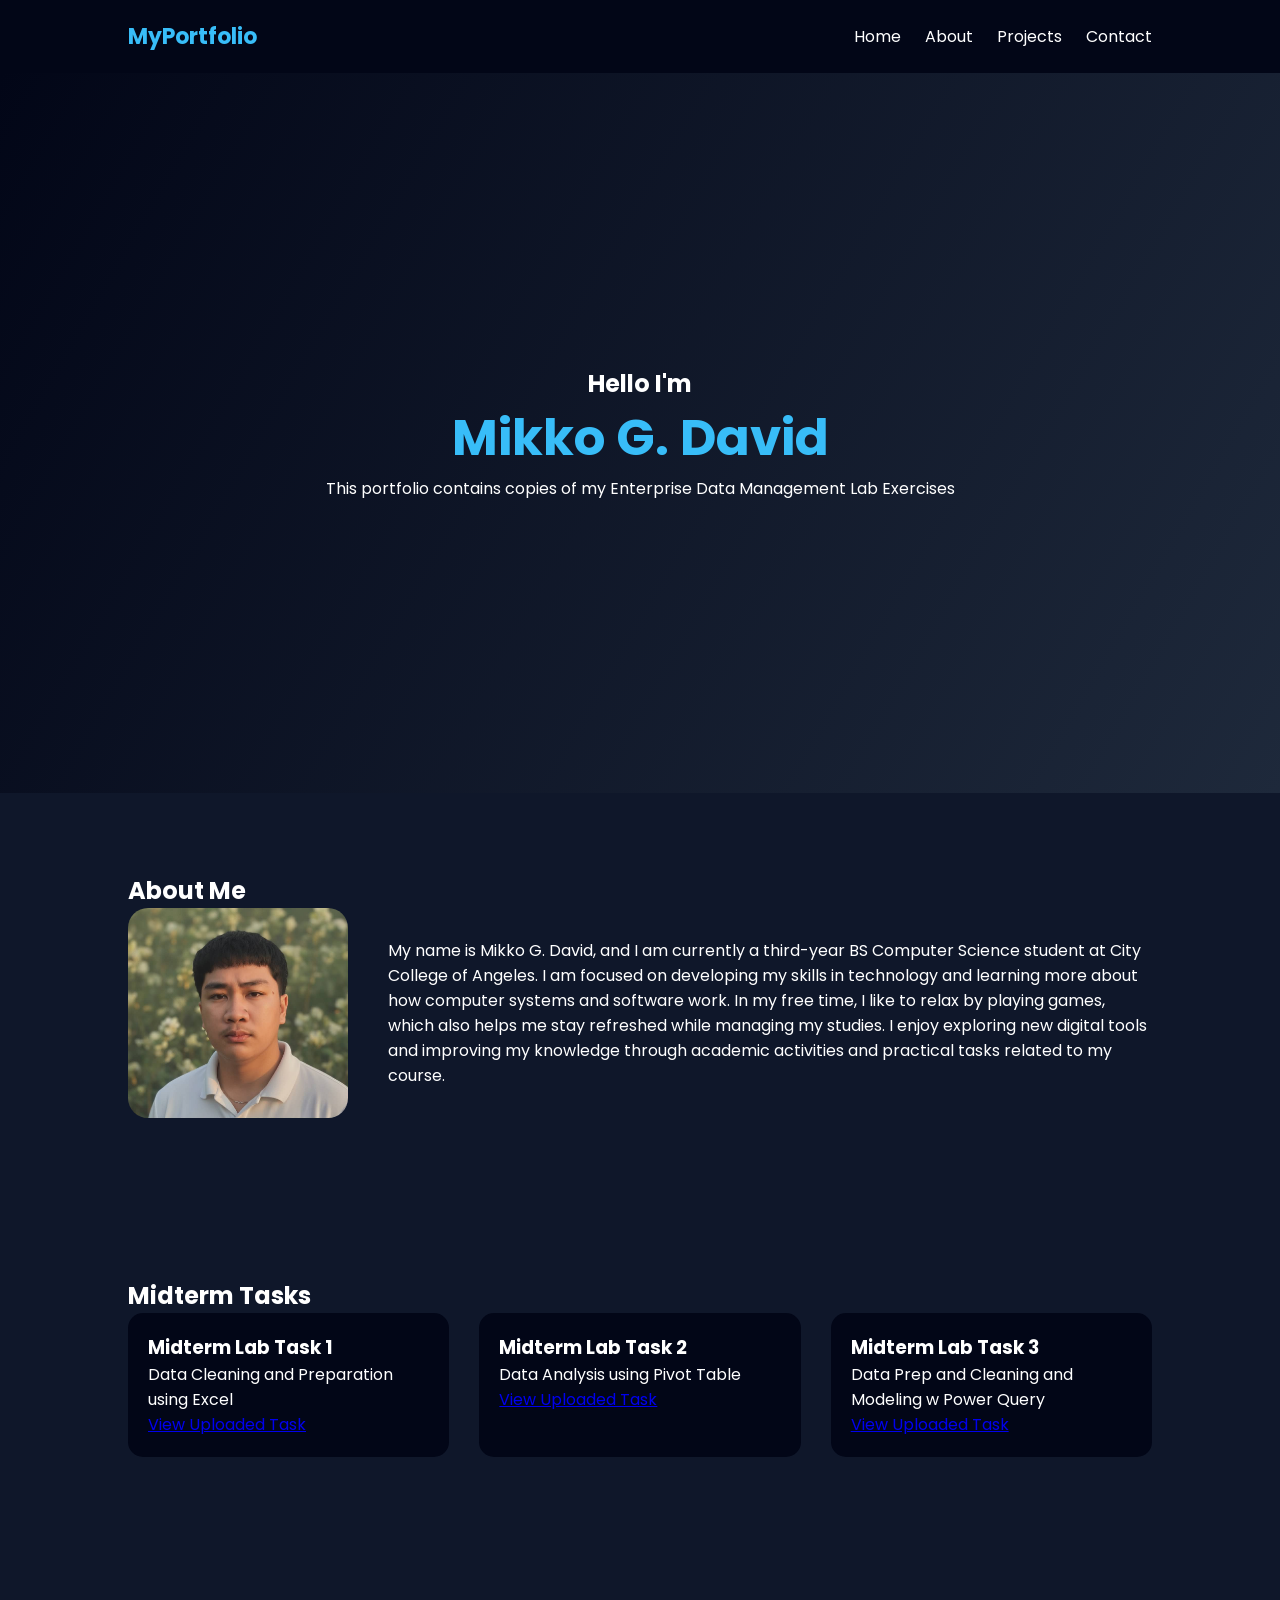
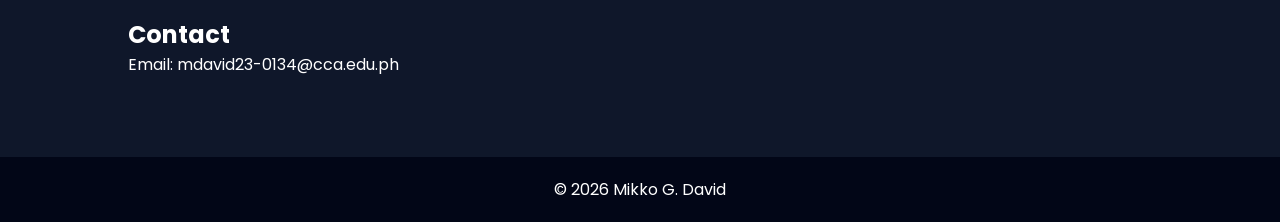
==== index.html @ 38890455 "Add files via upload" ====
<!DOCTYPE html>
<html lang="en">
<head>

<meta charset="UTF-8">
<meta name="viewport" content="width=device-width, initial-scale=1.0">

<title>Portfolio - Mikko</title>

<link rel="stylesheet" href="style.css">

<link href="https://fonts.googleapis.com/css2?family=Poppins:wght@300;500;700&display=swap" rel="stylesheet">

</head>

<body>


<!-- NAVBAR -->

<header>

<div class="logo">MyPortfolio</div>

<nav>

<a href="#home">Home</a>
<a href="#about">About</a>
<a href="#projects">Projects</a>
<a href="#contact">Contact</a>

</nav>

</header>



<!-- HERO -->

<section id="home" class="hero">

<div class="hero-text">

<h1>Hello I'm</h1>

<h2>Mikko G. David</h2>

<p>
This portfolio contains copies of my Enterprise Data Management Lab Exercises
</p>

</div>

</section>



<!-- ABOUT -->

<section id="about">

<h2>About Me</h2>

<div class="about-box">

<img src="Profile.jpg">

<p>

My name is Mikko G. David, and I am currently a third-year BS Computer Science student at City College

of Angeles. I am focused on developing my skills in technology and learning more about how computer

systems and software work. In my free time, I like to relax by playing games, which also helps me stay

refreshed while managing my studies. I enjoy exploring new digital tools and improving my knowledge

through academic activities and practical tasks related to my course.

</p>

</div>

</section>



<!-- PROJECTS -->

<section id="projects">

<h2>Midterm Tasks</h2>

<div class="project-container" id="projectGrid"></div>

</section>



<!-- CONTACT -->

<section id="contact">

<h2>Contact</h2>

<p>Email: mdavid23-0134@cca.edu.ph</p>

</section>



<footer>

<p>© 2026 Mikko G. David</p>

</footer>



<script src="script.js"></script>

</body>
</html>
---- style.css ----
*{

margin:0;
padding:0;
box-sizing:border-box;
font-family:Poppins;

}


body{

background:#0f172a;
color:white;

}



/* NAVBAR */

header{

display:flex;
justify-content:space-between;
align-items:center;
padding:20px 10%;
background:#020617;
position:sticky;
top:0;

}


.logo{

font-size:22px;
color:#38bdf8;
font-weight:700;

}


nav a{

margin-left:20px;
text-decoration:none;
color:white;

}


nav a:hover{

color:#38bdf8;

}



/* HERO */

.hero{

height:80vh;
display:flex;
align-items:center;
justify-content:center;
text-align:center;

background:linear-gradient(120deg,#020617,#1e293b);

}


.hero h2{

font-size:50px;
color:#38bdf8;

}


.hero button{

margin-top:20px;
padding:12px 25px;
border:none;
border-radius:8px;
background:#38bdf8;
cursor:pointer;
font-weight:bold;

}


.hero button:hover{

background:#0ea5e9;

}



/* ABOUT */

#about{

padding:80px 10%;

}


.about-box{

display:flex;
gap:40px;
align-items:center;

}


.about-box img{

width:220px;
border-radius:20px;

}



/* PROJECTS */

#projects{

padding:80px 10%;

}


.project-container{

display:grid;
grid-template-columns:repeat(auto-fit,minmax(250px,1fr));
gap:30px;

}


.card{

background:#020617;
padding:20px;
border-radius:15px;
transition:.3s;

}


.card:hover{

transform:translateY(-10px);

}


.card img{

width:100%;
border-radius:10px;

}


.card button{

margin-top:10px;
padding:8px 15px;
background:#38bdf8;
border:none;
border-radius:8px;
cursor:pointer;

}


.card button:hover{

background:#0ea5e9;

}



/* CONTACT */

#contact{

padding:80px 10%;

}


footer{

text-align:center;
padding:20px;
background:#020617;

}
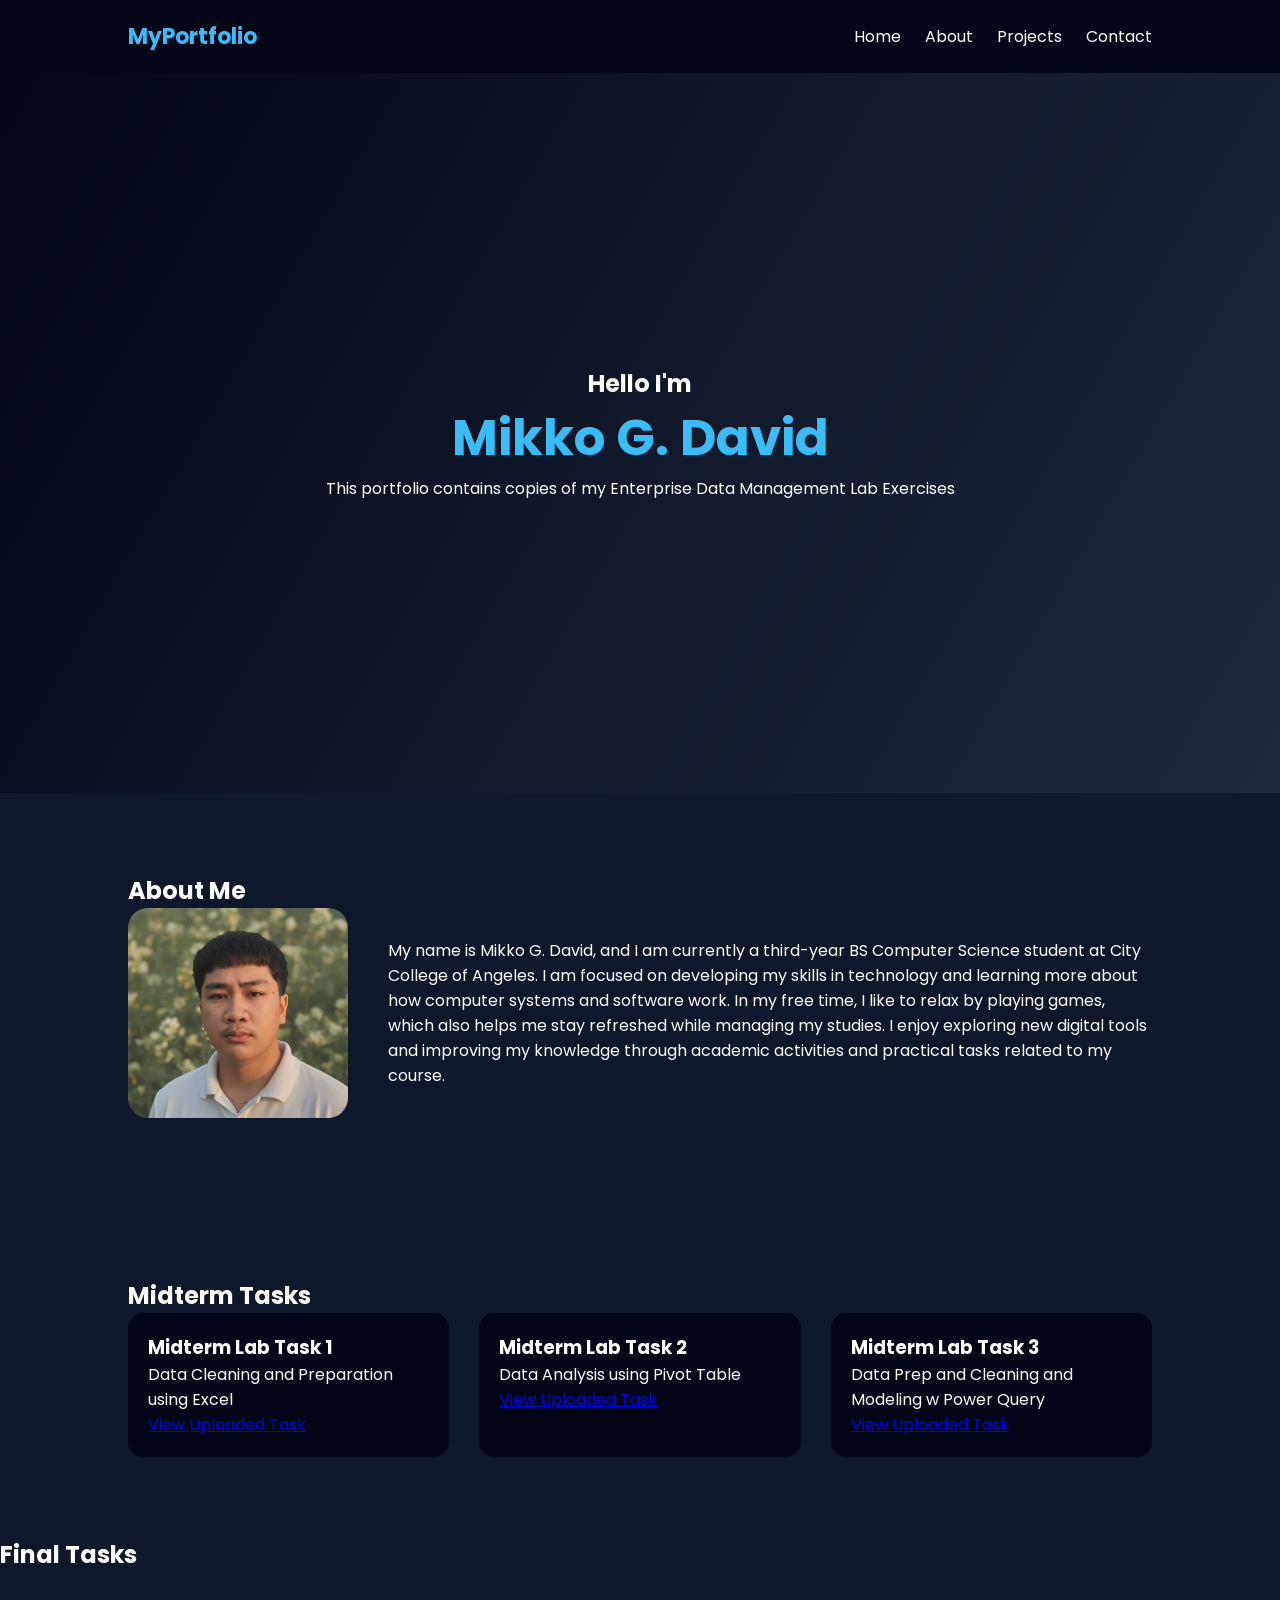
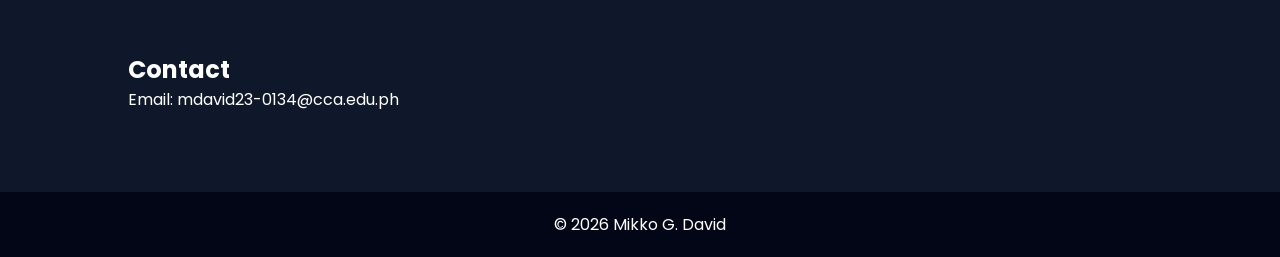
==== commit 462f54d3: "index.html" ====
--- a/index.html
+++ b/index.html
@@ -95,6 +95,15 @@
 
 </section>
 
+<section id="Final-projects">
+
+<h2>Final Tasks</h2>
+
+
+<div class="Final-project-container" id="final_projectGrid"></div>
+
+</section>
+
 
 
 <!-- CONTACT -->
@@ -120,4 +129,4 @@
 <script src="script.js"></script>
 
 </body>
-</html>+</html>
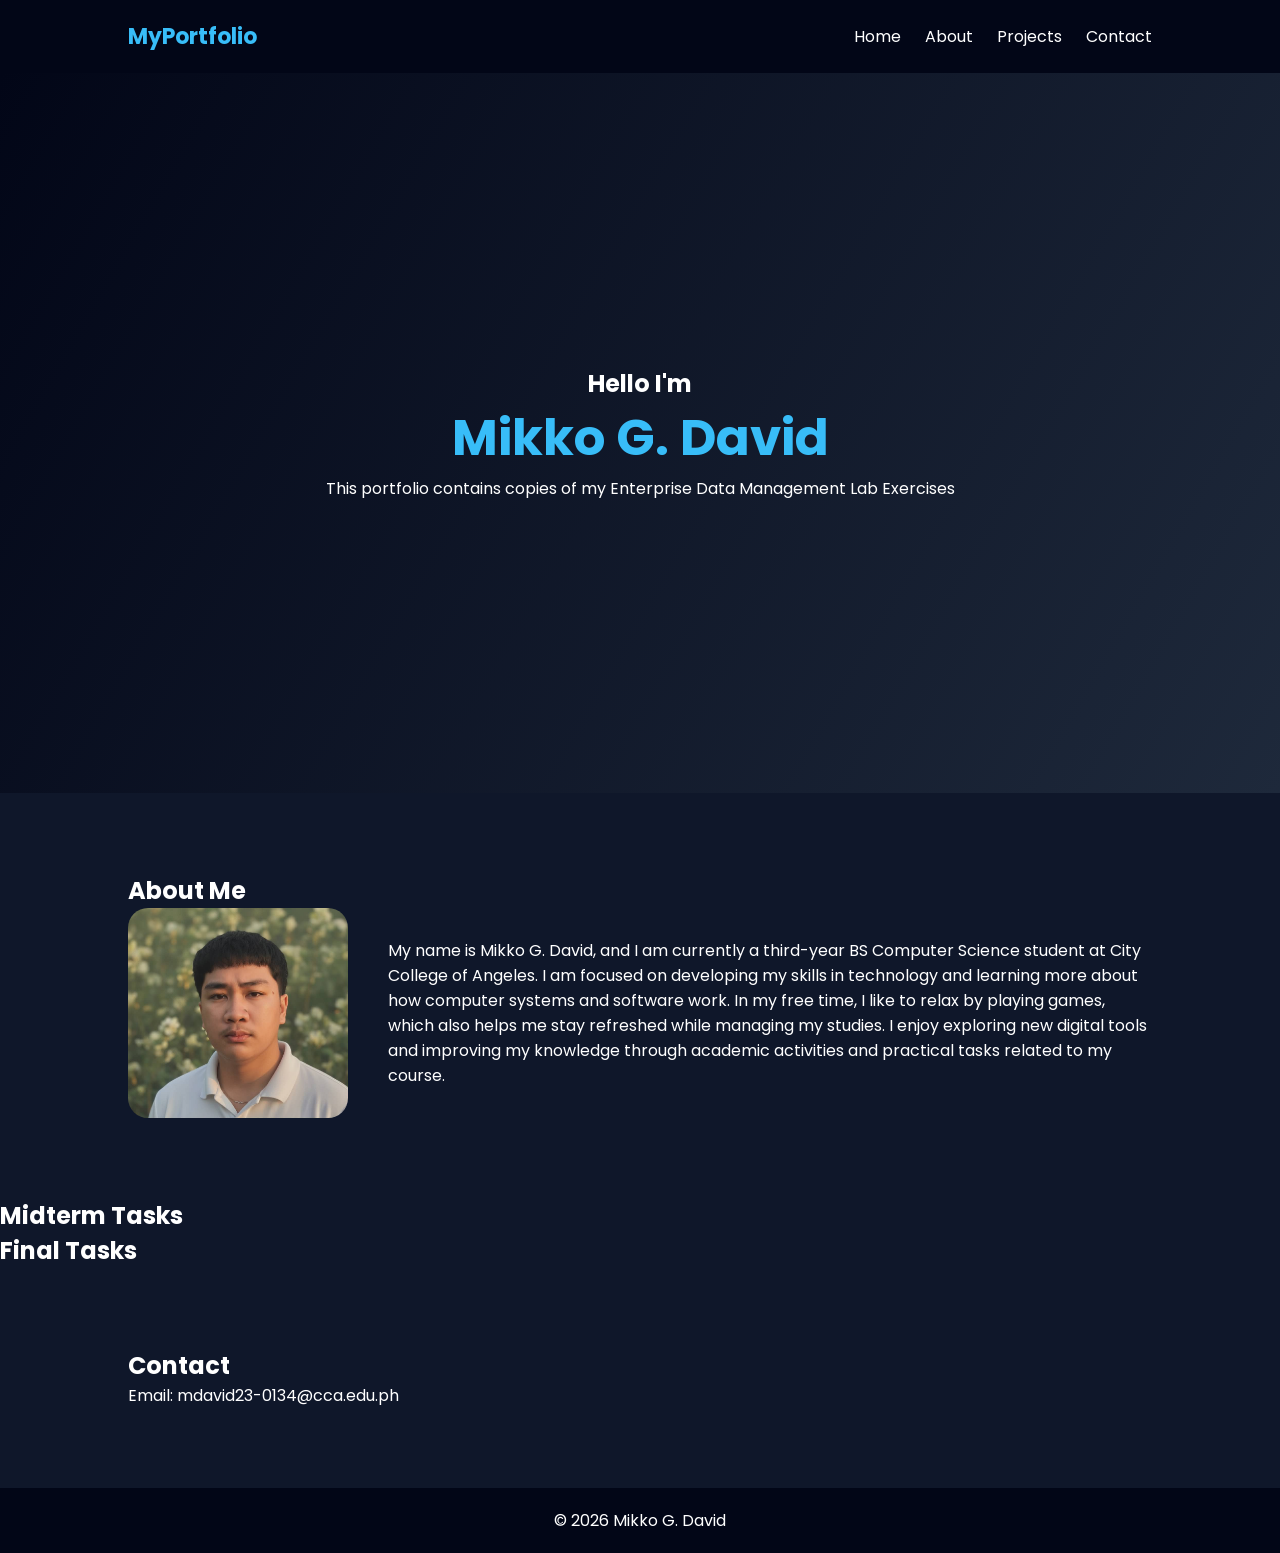
==== commit 2e04af6b: "index.html" ====
--- a/index.html
+++ b/index.html
@@ -87,13 +87,15 @@
 
 <!-- PROJECTS -->
 
-<section id="projects">
+<section id="Midterm-projects">
 
 <h2>Midterm Tasks</h2>
 
-<div class="project-container" id="projectGrid"></div>
+
+<div class="mid-project-container" id="projectGrid"></div>
 
 </section>
+
 
 <section id="Final-projects">
 
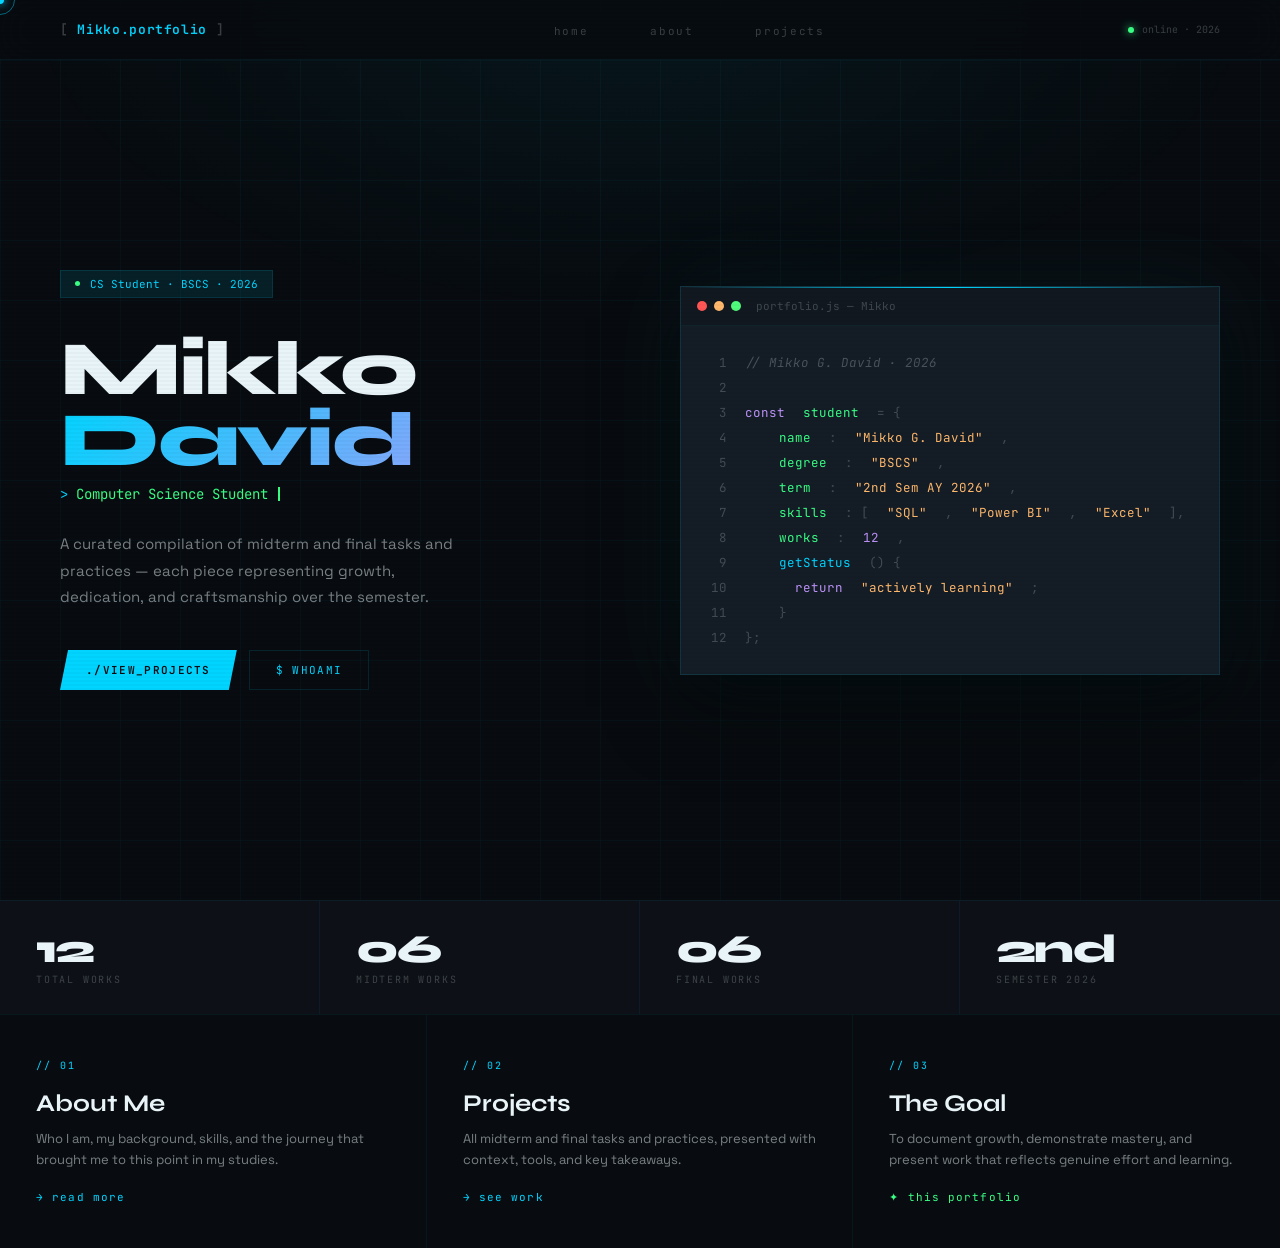
==== commit fac8b664: "Add files via upload" ====
--- a/index.html
+++ b/index.html
@@ -1,134 +1,544 @@
-<!DOCTYPE html>
-<html lang="en">
-<head>
-
-<meta charset="UTF-8">
-<meta name="viewport" content="width=device-width, initial-scale=1.0">
-
-<title>Portfolio - Mikko</title>
-
-<link rel="stylesheet" href="style.css">
-
-<link href="https://fonts.googleapis.com/css2?family=Poppins:wght@300;500;700&display=swap" rel="stylesheet">
-
-</head>
-
-<body>
-
-
-<!-- NAVBAR -->
-
-<header>
-
-<div class="logo">MyPortfolio</div>
-
-<nav>
-
-<a href="#home">Home</a>
-<a href="#about">About</a>
-<a href="#projects">Projects</a>
-<a href="#contact">Contact</a>
-
-</nav>
-
-</header>
-
-
-
-<!-- HERO -->
-
-<section id="home" class="hero">
-
-<div class="hero-text">
-
-<h1>Hello I'm</h1>
-
-<h2>Mikko G. David</h2>
-
-<p>
-This portfolio contains copies of my Enterprise Data Management Lab Exercises
-</p>
-
-</div>
-
-</section>
-
-
-
-<!-- ABOUT -->
-
-<section id="about">
-
-<h2>About Me</h2>
-
-<div class="about-box">
-
-<img src="Profile.jpg">
-
-<p>
-
-My name is Mikko G. David, and I am currently a third-year BS Computer Science student at City College
-
-of Angeles. I am focused on developing my skills in technology and learning more about how computer
-
-systems and software work. In my free time, I like to relax by playing games, which also helps me stay
-
-refreshed while managing my studies. I enjoy exploring new digital tools and improving my knowledge
-
-through academic activities and practical tasks related to my course.
-
-</p>
-
-</div>
-
-</section>
-
-
-
-<!-- PROJECTS -->
-
-<section id="Midterm-projects">
-
-<h2>Midterm Tasks</h2>
-
-
-<div class="mid-project-container" id="projectGrid"></div>
-
-</section>
-
-
-<section id="Final-projects">
-
-<h2>Final Tasks</h2>
-
-
-<div class="Final-project-container" id="final_projectGrid"></div>
-
-</section>
-
-
-
-<!-- CONTACT -->
-
-<section id="contact">
-
-<h2>Contact</h2>
-
-<p>Email: mdavid23-0134@cca.edu.ph</p>
-
-</section>
-
-
-
-<footer>
-
-<p>© 2026 Mikko G. David</p>
-
-</footer>
-
-
-
-<script src="script.js"></script>
-
-</body>
-</html>
+<!DOCTYPE html>
+<html lang="en">
+<head>
+<meta charset="UTF-8">
+<meta name="viewport" content="width=device-width, initial-scale=1.0">
+<title>Mikko G. David · Portfolio</title>
+<link href="https://fonts.googleapis.com/css2?family=JetBrains+Mono:ital,wght@0,300;0,400;0,600;0,700;1,300;1,400&family=Space+Grotesk:wght@300;400;500;600;700&family=Syne:wght@400;500;600;700;800&display=swap" rel="stylesheet">
+<style>
+:root {
+  --bg:        #080C10;
+  --bg2:       #0D1117;
+  --bg3:       #111820;
+  --surface:   #141C26;
+  --border:    rgba(0,212,255,0.12);
+  --border2:   rgba(0,212,255,0.06);
+  --cyan:      #00D4FF;
+  --cyan-dim:  rgba(0,212,255,0.1);
+  --green:     #39FF85;
+  --purple:    #BD93F9;
+  --orange:    #FFB86C;
+  --white:     #E8F4F8;
+  --muted:     rgba(232,244,248,0.5);
+  --muted2:    rgba(232,244,248,0.22);
+  --mono: 'JetBrains Mono', monospace;
+  --sans: 'Space Grotesk', sans-serif;
+  --display: 'Syne', sans-serif;
+}
+*{margin:0;padding:0;box-sizing:border-box;}
+html{scroll-behavior:smooth;}
+body{font-family:var(--sans);background:var(--bg);color:var(--white);overflow-x:hidden;cursor:none;}
+
+/* CURSOR */
+.cursor{width:8px;height:8px;background:var(--cyan);border-radius:50%;position:fixed;top:0;left:0;pointer-events:none;z-index:9999;transform:translate(-50%,-50%);mix-blend-mode:screen;box-shadow:0 0 10px var(--cyan);transition:transform .08s;}
+.cursor-ring{width:30px;height:30px;border:1px solid rgba(0,212,255,0.45);border-radius:50%;position:fixed;top:0;left:0;pointer-events:none;z-index:9998;transform:translate(-50%,-50%);transition:all .15s ease;}
+
+/* SCANLINES */
+body::before{content:'';position:fixed;inset:0;z-index:1000;pointer-events:none;background:repeating-linear-gradient(0deg,transparent,transparent 2px,rgba(0,0,0,0.025) 2px,rgba(0,0,0,0.025) 4px);}
+
+/* GRID BG */
+.grid-bg{position:fixed;inset:0;z-index:0;pointer-events:none;}
+.grid-bg::before{content:'';position:absolute;inset:0;background-image:linear-gradient(rgba(0,212,255,0.035) 1px,transparent 1px),linear-gradient(90deg,rgba(0,212,255,0.035) 1px,transparent 1px);background-size:60px 60px;}
+.grid-bg::after{content:'';position:absolute;inset:0;background:radial-gradient(ellipse 70% 50% at 50% 0%,rgba(0,212,255,0.055) 0%,transparent 70%);}
+
+/* NAV */
+nav{position:fixed;top:0;left:0;right:0;z-index:200;padding:0 60px;display:flex;justify-content:space-between;align-items:center;height:60px;border-bottom:1px solid var(--border2);background:rgba(8,12,16,0.88);backdrop-filter:blur(20px);}
+.nav-logo{font-family:var(--mono);font-size:13px;font-weight:600;color:var(--cyan);text-decoration:none;cursor:pointer;letter-spacing:.05em;}
+.nav-logo .br{color:var(--muted2);}
+.nav-links{display:flex;list-style:none;}
+.nav-links li a{font-family:var(--mono);font-size:11px;letter-spacing:.15em;color:var(--muted2);text-decoration:none;padding:8px 18px;transition:color .2s;cursor:pointer;position:relative;}
+.nav-links li a::before{content:'// ';color:var(--cyan);opacity:0;transition:opacity .2s;}
+.nav-links li a:hover,.nav-links li a.active{color:var(--white);}
+.nav-links li a:hover::before,.nav-links li a.active::before{opacity:1;}
+.nav-status{display:flex;align-items:center;gap:8px;font-family:var(--mono);font-size:10px;color:var(--muted2);}
+.status-dot{width:6px;height:6px;border-radius:50%;background:var(--green);box-shadow:0 0 8px var(--green);animation:pulse 2s infinite;}
+@keyframes pulse{0%,100%{opacity:1;}50%{opacity:.35;}}
+
+/* PAGES */
+.page{display:none;min-height:100vh;position:relative;z-index:1;}
+.page.active{display:block;}
+
+/* ══════ LANDING ══════ */
+#page-landing{padding-top:60px;}
+.land-main{min-height:calc(100vh - 60px);display:grid;grid-template-columns:1fr 1fr;align-items:center;padding:80px 60px;gap:80px;position:relative;}
+
+.land-tag{display:inline-flex;align-items:center;gap:10px;font-family:var(--mono);font-size:11px;color:var(--cyan);border:1px solid var(--border);padding:6px 14px;margin-bottom:36px;background:var(--cyan-dim);}
+.tag-dot{width:5px;height:5px;border-radius:50%;background:var(--green);animation:pulse 2s infinite;}
+.land-title{font-family:var(--display);font-size:clamp(44px,6vw,80px);font-weight:800;line-height:.92;letter-spacing:-.03em;color:var(--white);margin-bottom:10px;}
+.land-title .grd{display:block;background:linear-gradient(135deg,var(--cyan) 0%,var(--purple) 100%);-webkit-background-clip:text;-webkit-text-fill-color:transparent;background-clip:text;}
+.land-role{font-family:var(--mono);font-size:14px;color:var(--green);margin-bottom:28px;display:flex;align-items:center;gap:8px;}
+.land-role::before{content:'> ';color:var(--cyan);}
+.blink{display:inline-block;width:2px;height:14px;background:var(--green);margin-left:2px;vertical-align:middle;animation:blink 1s step-end infinite;}
+@keyframes blink{0%,100%{opacity:1;}50%{opacity:0;}}
+.land-desc{font-size:15px;color:var(--muted);line-height:1.75;max-width:420px;margin-bottom:40px;}
+.land-btns{display:flex;gap:12px;flex-wrap:wrap;}
+.btn-p{display:inline-flex;align-items:center;gap:8px;font-family:var(--mono);font-size:11px;font-weight:600;letter-spacing:.12em;text-transform:uppercase;padding:13px 26px;background:var(--cyan);color:var(--bg);border:none;cursor:pointer;transition:all .25s;clip-path:polygon(8px 0%,100% 0%,calc(100% - 8px) 100%,0% 100%);}
+.btn-p:hover{background:var(--white);transform:translateY(-2px);}
+.btn-s{display:inline-flex;align-items:center;gap:8px;font-family:var(--mono);font-size:11px;letter-spacing:.12em;text-transform:uppercase;padding:12px 26px;background:transparent;color:var(--cyan);border:1px solid var(--border);cursor:pointer;transition:all .25s;}
+.btn-s:hover{border-color:var(--cyan);background:var(--cyan-dim);}
+
+/* CODE WINDOW */
+.land-right{position:relative;z-index:2;}
+.cw{background:var(--surface);border:1px solid var(--border);box-shadow:0 0 80px rgba(0,212,255,0.05),0 32px 64px rgba(0,0,0,0.5);position:relative;overflow:hidden;}
+.cw::before{content:'';position:absolute;top:0;left:0;right:0;height:1px;background:linear-gradient(90deg,transparent,var(--cyan),transparent);animation:glow 3s ease-in-out infinite;}
+@keyframes glow{0%,100%{opacity:0;}50%{opacity:1;}}
+.cw-tb{background:var(--bg3);padding:12px 16px;display:flex;align-items:center;gap:7px;border-bottom:1px solid var(--border2);}
+.cw-d{width:10px;height:10px;border-radius:50%;}
+.cw-d.r{background:#FF5555;}.cw-d.y{background:#FFB86C;}.cw-d.g{background:#50FA7B;}
+.cw-fname{font-family:var(--mono);font-size:11px;color:var(--muted2);margin-left:8px;}
+.cw-body{padding:24px;font-family:var(--mono);font-size:12.5px;line-height:2;}
+.ln{display:flex;gap:18px;}
+.lnum{color:var(--muted2);width:22px;text-align:right;flex-shrink:0;user-select:none;}
+.kw{color:var(--purple);}.fn{color:var(--cyan);}.str{color:var(--orange);}.cm{color:rgba(232,244,248,0.25);font-style:italic;}.prop{color:var(--green);}.punc{color:var(--muted2);}
+
+/* STATS */
+.land-stats{border-top:1px solid var(--border2);display:grid;grid-template-columns:repeat(4,1fr);background:var(--bg2);}
+.stat{padding:28px 36px;border-right:1px solid var(--border2);position:relative;overflow:hidden;}
+.stat:last-child{border-right:none;}
+.stat::before{content:'';position:absolute;top:0;left:0;right:0;height:2px;background:var(--cyan);transform:scaleX(0);transform-origin:left;transition:transform .4s;}
+.stat:hover::before{transform:scaleX(1);}
+.stat-n{font-family:var(--display);font-size:40px;font-weight:800;color:var(--white);line-height:1;margin-bottom:4px;letter-spacing:-.04em;}
+.stat-l{font-family:var(--mono);font-size:10px;color:var(--muted2);letter-spacing:.18em;text-transform:uppercase;}
+
+/* PANELS */
+.land-panels{display:grid;grid-template-columns:repeat(3,1fr);border-top:1px solid var(--border2);}
+.panel{padding:44px 36px;border-right:1px solid var(--border2);cursor:pointer;position:relative;overflow:hidden;background:var(--bg);transition:background .3s;}
+.panel:last-child{border-right:none;}
+.panel:hover{background:var(--surface);}
+.panel::after{content:'';position:absolute;bottom:0;left:0;right:0;height:1px;background:linear-gradient(90deg,transparent,var(--cyan),transparent);opacity:0;transition:opacity .3s;}
+.panel:hover::after{opacity:1;}
+.panel-idx{font-family:var(--mono);font-size:10px;color:var(--cyan);letter-spacing:.2em;margin-bottom:18px;}
+.panel-ttl{font-family:var(--display);font-size:24px;font-weight:700;color:var(--white);line-height:1.15;margin-bottom:10px;}
+.panel-dsc{font-size:13px;color:var(--muted);line-height:1.65;}
+.panel-arr{font-family:var(--mono);font-size:11px;color:var(--cyan);margin-top:20px;display:flex;align-items:center;gap:6px;letter-spacing:.1em;transition:gap .2s;}
+.panel:hover .panel-arr{gap:12px;}
+
+/* ══════ ABOUT ══════ */
+#page-about{padding-top:60px;}
+.ab-hero{padding:72px 60px;display:grid;grid-template-columns:1fr 1fr;gap:72px;align-items:start;border-bottom:1px solid var(--border2);background:var(--bg2);}
+.ab-eyebrow{font-family:var(--mono);font-size:11px;color:var(--cyan);letter-spacing:.25em;text-transform:uppercase;margin-bottom:18px;display:flex;align-items:center;gap:12px;}
+.ab-eyebrow::before{content:'';width:24px;height:1px;background:var(--cyan);}
+.ab-name{font-family:var(--display);font-size:clamp(34px,4.5vw,56px);font-weight:800;line-height:.95;letter-spacing:-.03em;color:var(--white);margin-bottom:8px;}
+.ab-name span{display:block;background:linear-gradient(135deg,var(--cyan),var(--purple));-webkit-background-clip:text;-webkit-text-fill-color:transparent;background-clip:text;}
+.ab-role{font-family:var(--mono);font-size:13px;color:var(--green);margin-bottom:28px;}
+.ab-p{font-size:15px;color:var(--muted);line-height:1.78;margin-bottom:14px;}
+.ab-terminal{background:var(--surface);border:1px solid var(--border);}
+.ab-tb{background:var(--bg3);padding:12px 16px;display:flex;align-items:center;gap:7px;border-bottom:1px solid var(--border2);}
+.ab-tname{font-family:var(--mono);font-size:11px;color:var(--muted2);margin-left:8px;}
+.ab-tbody{padding:24px;font-family:var(--mono);font-size:13px;line-height:2.1;}
+.t-prompt{color:var(--green);}.t-cmd{color:var(--cyan);}.t-out{display:block;color:var(--muted);}.t-k{color:var(--purple);}.t-v{color:var(--orange);}
+.ab-photo-wrap{position:relative;border:1px solid var(--border);overflow:hidden;margin-bottom:20px;}
+.ab-photo-wrap img{width:100%;display:block;filter:saturate(.75) brightness(.85);}
+.ab-photo-ov{position:absolute;inset:0;background:linear-gradient(180deg,transparent 55%,rgba(8,12,16,.85));pointer-events:none;}
+
+.ab-skills{padding:56px 60px;border-bottom:1px solid var(--border2);}
+.sec-hdr{display:flex;align-items:center;gap:20px;margin-bottom:40px;}
+.sec-hdr h2{font-family:var(--display);font-size:30px;font-weight:700;color:var(--white);}
+.sec-hdr::after{content:'';flex:1;height:1px;background:var(--border);}
+.sec-tag{font-family:var(--mono);font-size:10px;color:var(--cyan);letter-spacing:.2em;text-transform:uppercase;}
+.skills-grid{display:grid;grid-template-columns:1fr 1fr;gap:14px;}
+.sk-card{background:var(--surface);border:1px solid var(--border2);padding:18px 22px;position:relative;overflow:hidden;transition:border-color .25s;}
+.sk-card:hover{border-color:var(--border);}
+.sk-card::before{content:'';position:absolute;top:0;left:0;bottom:0;width:2px;background:linear-gradient(180deg,var(--cyan),var(--purple));}
+.sk-name{font-family:var(--mono);font-size:12px;color:var(--white);margin-bottom:10px;font-weight:600;}
+.sk-bar{height:2px;background:rgba(255,255,255,0.06);position:relative;}
+.sk-fill{position:absolute;top:0;left:0;height:100%;background:linear-gradient(90deg,var(--cyan),var(--purple));}
+.sk-pct{font-family:var(--mono);font-size:10px;color:var(--cyan);margin-top:7px;}
+
+/* ══════ PROJECTS ══════ */
+#page-projects{padding-top:60px;}
+.pr-hero{padding:72px 60px 52px;background:var(--bg2);border-bottom:1px solid var(--border2);position:relative;overflow:hidden;}
+.pr-hero-bgtxt{position:absolute;right:-20px;bottom:-20px;font-family:var(--display);font-weight:800;font-size:clamp(100px,14vw,180px);color:rgba(0,212,255,0.025);line-height:1;user-select:none;letter-spacing:-.04em;}
+.pr-hero-inner{display:flex;justify-content:space-between;align-items:flex-end;position:relative;z-index:2;}
+.pr-ey{font-family:var(--mono);font-size:11px;color:var(--cyan);letter-spacing:.25em;text-transform:uppercase;margin-bottom:18px;display:flex;align-items:center;gap:10px;}
+.pr-ey::before{content:'//';color:var(--muted2);}
+.pr-h1{font-family:var(--display);font-size:clamp(44px,7vw,84px);font-weight:800;line-height:.9;letter-spacing:-.03em;color:var(--white);}
+.pr-h1 em{font-style:normal;background:linear-gradient(135deg,var(--cyan),var(--purple));-webkit-background-clip:text;-webkit-text-fill-color:transparent;background-clip:text;display:block;}
+.pr-cw{text-align:right;}
+.pr-total{font-family:var(--display);font-size:80px;font-weight:800;color:rgba(0,212,255,0.08);line-height:1;letter-spacing:-.06em;}
+.pr-tlbl{font-family:var(--mono);font-size:10px;color:var(--muted2);letter-spacing:.2em;text-transform:uppercase;}
+
+/* Filter */
+.pr-filter{background:var(--bg);padding:0 60px;display:flex;overflow-x:auto;border-bottom:1px solid var(--border2);}
+.f-btn{font-family:var(--mono);font-size:11px;letter-spacing:.14em;text-transform:uppercase;color:var(--muted2);padding:17px 18px;border:none;background:none;cursor:pointer;border-bottom:1px solid transparent;margin-bottom:-1px;transition:all .2s;white-space:nowrap;}
+.f-btn:hover{color:var(--white);}
+.f-btn.active{color:var(--cyan);border-bottom-color:var(--cyan);}
+.f-btn.fg.active{color:var(--green);border-bottom-color:var(--green);}
+
+/* Grid */
+.pr-body{padding:44px 60px 72px;}
+.pr-grid{display:grid;grid-template-columns:repeat(3,1fr);gap:18px;}
+
+.sec-div{grid-column:1/-1;display:flex;align-items:center;gap:14px;margin:16px 0 6px;}
+.sec-div .dl{font-family:var(--mono);font-size:10px;letter-spacing:.25em;text-transform:uppercase;white-space:nowrap;}
+.sec-div .dl.m{color:var(--cyan);}.sec-div .dl.f{color:var(--green);}
+.sec-div::after{content:'';flex:1;height:1px;}
+.sec-div.md::after{background:rgba(0,212,255,0.14);}.sec-div.fd::after{background:rgba(57,255,133,0.14);}
+
+/* Card */
+.pr-card{background:var(--surface);border:1px solid var(--border2);cursor:pointer;overflow:hidden;transition:all .3s cubic-bezier(.25,.46,.45,.94);position:relative;}
+.pr-card::before{content:'';position:absolute;top:0;left:0;right:0;height:1px;background:linear-gradient(90deg,transparent,var(--cyan),transparent);opacity:0;transition:opacity .3s;z-index:2;}
+.pr-card:hover{border-color:var(--border);transform:translateY(-4px);box-shadow:0 20px 60px rgba(0,0,0,0.4),0 0 40px rgba(0,212,255,0.04);}
+.pr-card:hover::before{opacity:1;}
+.pr-card.fc::before{background:linear-gradient(90deg,transparent,var(--green),transparent);}
+.pr-card-img{position:relative;height:196px;overflow:hidden;}
+.pr-card-img img{width:100%;height:100%;object-fit:cover;display:block;filter:saturate(.65) brightness(.75);transition:all .5s;}
+.pr-card:hover .pr-card-img img{filter:saturate(1) brightness(.9);transform:scale(1.04);}
+.pr-card-ph{width:100%;height:100%;display:flex;flex-direction:column;align-items:center;justify-content:center;gap:10px;font-family:var(--mono);}
+.ph-i{font-size:26px;opacity:.3;}.ph-t{font-size:9px;letter-spacing:.15em;color:var(--muted2);text-transform:uppercase;}
+.pr-badge{position:absolute;top:11px;right:11px;z-index:3;font-family:var(--mono);font-size:9px;letter-spacing:.12em;text-transform:uppercase;padding:4px 9px;}
+.bmt{background:rgba(0,212,255,0.12);color:var(--cyan);border:1px solid rgba(0,212,255,0.28);}
+.bmp{background:rgba(189,147,249,0.12);color:var(--purple);border:1px solid rgba(189,147,249,0.28);}
+.bft{background:rgba(57,255,133,0.1);color:var(--green);border:1px solid rgba(57,255,133,0.28);}
+.bfp{background:rgba(57,255,133,0.07);color:var(--green);border:1px solid rgba(57,255,133,0.2);}
+.pr-card-body{padding:20px 22px;}
+.pr-card-num{font-family:var(--mono);font-size:10px;letter-spacing:.18em;text-transform:uppercase;margin-bottom:7px;}
+.pr-card-num.m{color:var(--cyan);}.pr-card-num.f{color:var(--green);}
+.pr-card-ttl{font-family:var(--display);font-size:16px;font-weight:700;color:var(--white);line-height:1.25;margin-bottom:7px;}
+.pr-card-dsc{font-size:12px;color:var(--muted);line-height:1.6;margin-bottom:14px;display:-webkit-box;-webkit-line-clamp:2;-webkit-box-orient:vertical;overflow:hidden;}
+.pr-card-foot{display:flex;justify-content:space-between;align-items:center;padding-top:12px;border-top:1px solid var(--border2);}
+.pr-link{font-family:var(--mono);font-size:10px;letter-spacing:.1em;text-decoration:none;display:inline-flex;align-items:center;gap:5px;transition:color .2s;}
+.pr-link.m{color:var(--cyan);}.pr-link.m:hover{color:var(--white);}
+.pr-link.f{color:var(--green);}.pr-link.f:hover{color:var(--white);}
+.pr-link svg{width:11px;height:11px;flex-shrink:0;}
+.pr-arr{font-family:var(--mono);font-size:13px;transition:transform .2s;}
+.pr-arr.m{color:var(--cyan);}.pr-arr.f{color:var(--green);}
+.pr-card:hover .pr-arr{transform:translateX(4px);}
+
+/* Modal */
+.modal-overlay{display:none;position:fixed;inset:0;z-index:500;background:rgba(8,12,16,0.92);backdrop-filter:blur(8px);align-items:center;justify-content:center;padding:40px;}
+.modal-overlay.open{display:flex;}
+.modal{background:var(--surface);border:1px solid var(--border);max-width:700px;width:100%;max-height:90vh;overflow-y:auto;position:relative;box-shadow:0 0 100px rgba(0,212,255,0.08),0 40px 80px rgba(0,0,0,0.6);}
+.modal::before{content:'';position:absolute;top:0;left:0;right:0;height:1px;background:linear-gradient(90deg,transparent,var(--cyan),transparent);}
+.modal-img{width:100%;height:260px;object-fit:cover;display:block;filter:saturate(.65) brightness(.75);}
+.modal-img-ph{width:100%;height:260px;display:flex;align-items:center;justify-content:center;font-size:44px;opacity:.2;}
+.modal-body{padding:36px;}
+.modal-type{font-family:var(--mono);font-size:10px;letter-spacing:.25em;text-transform:uppercase;margin-bottom:10px;}
+.modal-type.m{color:var(--cyan);}.modal-type.f{color:var(--green);}
+.modal-ttl{font-family:var(--display);font-size:clamp(20px,3vw,30px);font-weight:700;color:var(--white);line-height:1.15;margin-bottom:14px;}
+.modal-dsc{font-size:15px;color:var(--muted);line-height:1.78;margin-bottom:24px;}
+.modal-btn{display:inline-flex;align-items:center;gap:9px;font-family:var(--mono);font-size:11px;letter-spacing:.12em;text-transform:uppercase;padding:12px 26px;text-decoration:none;transition:all .25s;border:none;cursor:pointer;clip-path:polygon(6px 0%,100% 0%,calc(100% - 6px) 100%,0% 100%);}
+.modal-btn.m{background:var(--cyan);color:var(--bg);}.modal-btn.m:hover{background:var(--white);}
+.modal-btn.f{background:var(--green);color:var(--bg);}.modal-btn.f:hover{background:var(--white);}
+.modal-btn svg{width:12px;height:12px;}
+.modal-close{position:absolute;top:14px;right:14px;background:var(--bg3);color:var(--muted);border:1px solid var(--border2);width:30px;height:30px;font-size:15px;cursor:pointer;display:flex;align-items:center;justify-content:center;transition:all .2s;}
+.modal-close:hover{border-color:var(--cyan);color:var(--white);}
+
+/* FOOTER */
+.pr-footer{background:var(--bg2);padding:44px 60px;display:flex;justify-content:space-between;align-items:center;flex-wrap:wrap;gap:20px;border-top:1px solid var(--border2);}
+.pf-name{font-family:var(--display);font-size:26px;font-weight:700;color:var(--white);}
+.pf-name span{color:var(--cyan);}
+.pf-sub{font-family:var(--mono);font-size:10px;color:var(--muted2);letter-spacing:.2em;margin-top:4px;}
+.pf-links{display:flex;gap:16px;flex-wrap:wrap;}
+.pf-links a{font-family:var(--mono);font-size:10px;letter-spacing:.14em;text-transform:uppercase;color:var(--muted2);text-decoration:none;transition:color .2s;}
+.pf-links a:hover{color:var(--cyan);}
+
+/* RESPONSIVE */
+@media(max-width:960px){
+  nav{padding:0 24px;}
+  .nav-status{display:none;}
+  .land-main{grid-template-columns:1fr;padding:56px 24px;gap:40px;}
+  .land-right{display:none;}
+  .land-stats{grid-template-columns:1fr 1fr;}
+  .land-panels{grid-template-columns:1fr;}
+  .panel{border-right:none;border-bottom:1px solid var(--border2);}
+  .ab-hero{grid-template-columns:1fr;padding:48px 24px;gap:36px;}
+  .ab-skills{padding:44px 24px;}
+  .skills-grid{grid-template-columns:1fr;}
+  .pr-hero{padding:56px 24px 40px;}
+  .pr-filter{padding:0 24px;}
+  .pr-body{padding:30px 24px 56px;}
+  .pr-grid{grid-template-columns:1fr;}
+  .pr-footer{padding:36px 24px;}
+}
+</style>
+</head>
+<body>
+
+<div class="cursor" id="cursor"></div>
+<div class="cursor-ring" id="cursor-ring"></div>
+<div class="grid-bg"></div>
+
+<!-- NAV -->
+<nav id="navbar">
+  <a class="nav-logo" onclick="goTo('landing')"><span class="br">[</span> Mikko.portfolio <span class="br">]</span></a>
+  <ul class="nav-links">
+    <li><a onclick="goTo('landing')" id="nl">home</a></li>
+    <li><a onclick="goTo('about')"   id="na">about</a></li>
+    <li><a onclick="goTo('projects')" id="np">projects</a></li>
+  </ul>
+  <div class="nav-status"><div class="status-dot"></div><span>online · 2026</span></div>
+</nav>
+
+<!-- ═══════ LANDING ═══════ -->
+<div id="page-landing" class="page active">
+  <div class="land-main">
+    <div>
+      <div class="land-tag"><div class="tag-dot"></div> CS Student · BSCS · 2026</div>
+      <h1 class="land-title">Mikko<span class="grd">David</span></h1>
+      <p class="land-role">Computer Science Student<span class="blink"></span></p>
+      <p class="land-desc">A curated compilation of midterm and final tasks and practices — each piece representing growth, dedication, and craftsmanship over the semester.</p>
+      <div class="land-btns">
+        <button class="btn-p" onclick="goTo('projects')">./view_projects</button>
+        <button class="btn-s" onclick="goTo('about')">$ whoami</button>
+      </div>
+    </div>
+    <div class="land-right">
+      <div class="cw">
+        <div class="cw-tb"><div class="cw-d r"></div><div class="cw-d y"></div><div class="cw-d g"></div><span class="cw-fname">portfolio.js — Mikko</span></div>
+        <div class="cw-body">
+          <div class="ln"><span class="lnum">1</span><span class="cm">// Mikko G. David · 2026</span></div>
+          <div class="ln"><span class="lnum">2</span></div>
+          <div class="ln"><span class="lnum">3</span><span class="kw">const </span><span class="prop">student</span><span class="punc"> = {</span></div>
+          <div class="ln"><span class="lnum">4</span>&nbsp;&nbsp;<span class="prop">name</span><span class="punc">: </span><span class="str">"Mikko G. David"</span><span class="punc">,</span></div>
+          <div class="ln"><span class="lnum">5</span>&nbsp;&nbsp;<span class="prop">degree</span><span class="punc">: </span><span class="str">"BSCS"</span><span class="punc">,</span></div>
+          <div class="ln"><span class="lnum">6</span>&nbsp;&nbsp;<span class="prop">term</span><span class="punc">: </span><span class="str">"2nd Sem AY 2026"</span><span class="punc">,</span></div>
+          <div class="ln"><span class="lnum">7</span>&nbsp;&nbsp;<span class="prop">skills</span><span class="punc">: [</span><span class="str">"SQL"</span><span class="punc">, </span><span class="str">"Power BI"</span><span class="punc">, </span><span class="str">"Excel"</span><span class="punc">],</span></div>
+          <div class="ln"><span class="lnum">8</span>&nbsp;&nbsp;<span class="prop">works</span><span class="punc">: </span><span class="kw">12</span><span class="punc">,</span></div>
+          <div class="ln"><span class="lnum">9</span>&nbsp;&nbsp;<span class="fn">getStatus</span><span class="punc">() {</span></div>
+          <div class="ln"><span class="lnum">10</span>&nbsp;&nbsp;&nbsp;&nbsp;<span class="kw">return </span><span class="str">"actively learning"</span><span class="punc">;</span></div>
+          <div class="ln"><span class="lnum">11</span>&nbsp;&nbsp;<span class="punc">}</span></div>
+          <div class="ln"><span class="lnum">12</span><span class="punc">};</span></div>
+        </div>
+      </div>
+    </div>
+  </div>
+
+  <div class="land-stats">
+    <div class="stat"><div class="stat-n">12</div><div class="stat-l">Total Works</div></div>
+    <div class="stat"><div class="stat-n">06</div><div class="stat-l">Midterm Works</div></div>
+    <div class="stat"><div class="stat-n">06</div><div class="stat-l">Final Works</div></div>
+    <div class="stat"><div class="stat-n">2nd</div><div class="stat-l">Semester 2026</div></div>
+  </div>
+
+  <div class="land-panels">
+    <div class="panel" onclick="goTo('about')">
+      <div class="panel-idx">// 01</div>
+      <div class="panel-ttl">About Me</div>
+      <div class="panel-dsc">Who I am, my background, skills, and the journey that brought me to this point in my studies.</div>
+      <div class="panel-arr">→ read more</div>
+    </div>
+    <div class="panel" onclick="goTo('projects')">
+      <div class="panel-idx">// 02</div>
+      <div class="panel-ttl">Projects</div>
+      <div class="panel-dsc">All midterm and final tasks and practices, presented with context, tools, and key takeaways.</div>
+      <div class="panel-arr">→ see work</div>
+    </div>
+    <div class="panel">
+      <div class="panel-idx">// 03</div>
+      <div class="panel-ttl">The Goal</div>
+      <div class="panel-dsc">To document growth, demonstrate mastery, and present work that reflects genuine effort and learning.</div>
+      <div class="panel-arr" style="color:var(--green);">✦ this portfolio</div>
+    </div>
+  </div>
+</div>
+
+<!-- ═══════ ABOUT ═══════ -->
+<div id="page-about" class="page">
+  <div class="ab-hero">
+    <div>
+      <div class="ab-eyebrow">whoami</div>
+      <h1 class="ab-name">Mikko<span>David</span></h1>
+      <p class="ab-role">&gt; BSCS Student · CCA · 2026</p>
+      <p class="ab-p">I am a dedicated Computer Science student with a strong passion for learning, problem-solving, and building creative, interactive projects. I enjoy exploring new technologies and continuously improving my skills.</p>
+      <p class="ab-p">My goal is to become a skilled developer and build meaningful projects in the future. I am motivated to keep learning and grow in the tech field beyond this semester.</p>
+      <div style="margin-top:28px;">
+        <button class="btn-p" onclick="goTo('projects')">./view_projects</button>
+      </div>
+    </div>
+    <div>
+      <div class="ab-photo-wrap">
+        <img src="okkim.jfif" alt="Mikko G. David" onerror="this.style.display='none'">
+        <div class="ab-photo-ov"></div>
+      </div>
+      <div class="ab-terminal">
+        <div class="ab-tb"><div class="cw-d r"></div><div class="cw-d y"></div><div class="cw-d g"></div><span class="ab-tname">student_profile.sh</span></div>
+        <div class="ab-tbody">
+          <span><span class="t-prompt">mikko@cs</span><span style="color:var(--muted2)">:~$ </span><span class="t-cmd">cat profile.json</span></span><br>
+          <span class="t-out"><span class="t-k">"name"</span>: <span class="t-v">"Mikko G. David"</span></span>
+          <span class="t-out"><span class="t-k">"degree"</span>: <span class="t-v">"BSCS"</span></span>
+          <span class="t-out"><span class="t-k">"school"</span>: <span class="t-v">"CCA"</span></span>
+          <span class="t-out"><span class="t-k">"tools"</span>: <span class="t-v">["SQL", "Power BI", "Excel"]</span></span>
+          <span class="t-out"><span class="t-k">"status"</span>: <span class="t-v">"learning"</span> <span class="blink"></span></span>
+        </div>
+      </div>
+    </div>
+  </div>
+  <div class="ab-skills">
+    <div class="sec-hdr"><span class="sec-tag">// skills</span><h2>Skills &amp; Tools</h2></div>
+    <div class="skills-grid">
+      <div class="sk-card"><div class="sk-name">Communication &amp; Technical Writing</div><div class="sk-bar"><div class="sk-fill" style="width:90%"></div></div><div class="sk-pct">90%</div></div>
+      <div class="sk-card"><div class="sk-name">Adaptability &amp; Resilience</div><div class="sk-bar"><div class="sk-fill" style="width:80%"></div></div><div class="sk-pct">80%</div></div>
+      <div class="sk-card"><div class="sk-name">Analytical Thinking</div><div class="sk-bar"><div class="sk-fill" style="width:75%"></div></div><div class="sk-pct">75%</div></div>
+      <div class="sk-card"><div class="sk-name">SQL &amp; Data Analysis</div><div class="sk-bar"><div class="sk-fill" style="width:70%"></div></div><div class="sk-pct">70%</div></div>
+    </div>
+  </div>
+</div>
+
+<!-- ═══════ PROJECTS ═══════ -->
+<div id="page-projects" class="page">
+  <div class="pr-hero">
+    <div class="pr-hero-bgtxt">PROJECTS</div>
+    <div class="pr-hero-inner">
+      <div>
+        <div class="pr-ey">portfolio.works</div>
+        <h1 class="pr-h1">Midterm &amp;<br><em>Final Works</em></h1>
+      </div>
+      <div class="pr-cw">
+        <div class="pr-total" id="pr-count">12</div>
+        <div class="pr-tlbl">total works</div>
+      </div>
+    </div>
+  </div>
+
+  <div class="pr-filter">
+    <button class="f-btn active" onclick="filterCards('all',this)">all_works</button>
+    <button class="f-btn" onclick="filterCards('task',this)">midterm_tasks</button>
+    <button class="f-btn" onclick="filterCards('practice',this)">midterm_practices</button>
+    <button class="f-btn fg" onclick="filterCards('final-task',this)">final_tasks</button>
+    <button class="f-btn fg" onclick="filterCards('final-practice',this)">final_practices</button>
+  </div>
+
+  <div class="pr-body"><div class="pr-grid" id="pr-grid"></div></div>
+
+  <div class="pr-footer">
+    <div>
+      <div class="pf-name">Mikko <span>David</span></div>
+      <div class="pf-sub">BSCS · CCA · 2026</div>
+    </div>
+    <div class="pf-links">
+      <a href="#">email</a><a href="#">linkedin</a><a href="#">github</a>
+    </div>
+  </div>
+</div>
+
+<!-- MODAL -->
+<div class="modal-overlay" id="modal" onclick="closeModal(event)">
+  <div class="modal" id="modal-box">
+    <button class="modal-close" onclick="closeModal()">✕</button>
+    <div id="modal-img-wrap"></div>
+    <div class="modal-body">
+      <p class="modal-type" id="modal-type"></p>
+      <h2 class="modal-ttl" id="modal-title"></h2>
+      <p class="modal-dsc" id="modal-desc"></p>
+      <div id="modal-link-wrap"></div>
+    </div>
+  </div>
+</div>
+
+<script>
+// Cursor
+const cur=document.getElementById('cursor'),ring=document.getElementById('cursor-ring');
+document.addEventListener('mousemove',e=>{
+  cur.style.left=e.clientX+'px';cur.style.top=e.clientY+'px';
+  setTimeout(()=>{ring.style.left=e.clientX+'px';ring.style.top=e.clientY+'px';},60);
+});
+document.querySelectorAll('a,button,.pr-card,.panel').forEach(el=>{
+  el.addEventListener('mouseenter',()=>ring.style.transform='translate(-50%,-50%) scale(1.8)');
+  el.addEventListener('mouseleave',()=>ring.style.transform='translate(-50%,-50%) scale(1)');
+});
+
+const projects=[
+  {num:'MT-01',type:'task',           title:'Midterms Task 1',                                      desc:'Data cleaning and preparation using Excel.',                                                                                     img:'Midterm task/midterm task 1 ss.jpg',        link:'Midterm task/midterm task 1.xlsx'},
+  {num:'MT-02',type:'task',           title:'Midterms Task 2',                                      desc:'Data analysis using pivot table.',                                                                                               img:'Midterm task/midterm task 2 ss.jpg',        link:'Midterm task/midterm task 2.xlsx'},
+  {num:'MT-03',type:'task',           title:'Midterms Task 3',                                      desc:'Data preparation, cleaning, and modeling with Power Query.',                                                                     img:'Midterm task/midterm task 3 ss.webp',        link:'Midterm task/midterm task 3.xlsx'},
+  {num:'MP-01',type:'practice',       title:'Practice Title 1',                                     desc:'Sales revenue dataset.',                                                                                                        img:'Midterm practice/midterm practice 1 ss.jpg', link:'Midterm practice/midterm practice 1.xlsx'},
+  {num:'MP-02',type:'practice',       title:'Practice Title 2',                                     desc:'Sales Dashboard.',                                                                                                              img:'Midterm practice/midterm practice 2 ss.png', link:'Midterm practice/midterm practice 2.xlsx'},
+  {num:'MP-03',type:'practice',       title:'Practice Title 3',                                     desc:'Practice task query.',                                                                                                          img:'Midterm practice/midterm practice 3 ss.png', link:'Midterm practice/midterm practice 3.xlsx'},
+  {num:'FP-01',type:'final-practice', title:'Practices #1: Data Preparations using SQL',            desc:'Data preparation and cleaning techniques applied using SQL — structuring raw data into analysis-ready tables.',                   img:'Final Practice/final practice ss 1.jpg',link:'Final Practice/final task 1.pdf'},
+  {num:'FT-01',type:'final-task',     title:'Final Task 1: Data Preparation and Analysis using SQL',desc:'End-to-end data preparation and analysis workflow using SQL — from raw ingestion to structured querying and insight extraction.',  img:'Final Task/final task 1 ss.jpg',link:'Final Task/final task 1.sql'},
+  {num:'FT-01.1',type:'final-task',   title:'Final Task 1.1: Data Analytics and SQL',               desc:'Essay exploring the relationship between data analytics principles and SQL as a core analytical tool in modern data workflows.',    img:'Final Task/final task 1.1 ss.jpg',link:'Final Task/final task 1.1.pdf'},
+  {num:'FT-02',type:'final-task',     title:'Final Task 2: Navigating Power BI',                    desc:'Introduction to Power BI — importing data, building relationships, and creating foundational visualizations and dashboards.',      img:'Final Task/final task 2 ss.png',link:'Final Task/final task 2.pbix'},
+  {num:'FT-03',type:'final-task',     title:'Final Task 3: Time Intelligence Function in Power BI', desc:'Applying DAX time intelligence functions in Power BI to analyze trends, compare periods, and build dynamic time-based reports.',   img:'Final Task/final task 3 ss.png',link:'Final Task/final task 3.pbix'},
+  {num:'FT-04',type:'final-task',     title:'Final Task 4: Designing Interactive Reports',          desc:'Designing polished, interactive Power BI reports with slicers, drill-throughs, bookmarks, and user-friendly navigation.',          img:'Final Task/final task 4 ss.png',link:'Final Task/final task 4.pbix'},
+];
+
+const icons=['🛢️','📊','⚡','📈','🗂️','📋','🔬','💾','🖥️','📐','🕐','🔗'];
+const bgs=['#0a141e','#0d1117','#0a1a14','#14100a','#0a0d1a','#1a0a14'];
+let af='all';
+
+const fin=t=>t==='final-task'||t==='final-practice';
+const bc=t=>({task:'bmt',practice:'bmp','final-task':'bft','final-practice':'bfp'}[t]);
+const bl=t=>({task:'midterm task',practice:'midterm practice','final-task':'final task','final-practice':'final practice'}[t]);
+const extSVG=()=>`<svg viewBox="0 0 24 24" fill="none" stroke="currentColor" stroke-width="2.5" stroke-linecap="round" stroke-linejoin="round"><path d="M18 13v6a2 2 0 0 1-2 2H5a2 2 0 0 1-2-2V8a2 2 0 0 1 2-2h6"/><polyline points="15 3 21 3 21 9"/><line x1="10" y1="14" x2="21" y2="3"/></svg>`;
+
+function buildCard(p,gi){
+  const f=fin(p.type),c=f?'f':'m',bg=bgs[gi%bgs.length],ic=icons[gi%icons.length];
+  const imgH=p.img
+    ?`<img src="${p.img}" alt="${p.title}" onerror="this.parentElement.innerHTML='<div class=\\'pr-card-ph\\'><div class=\\'ph-i\\'>${ic}</div><div class=\\'ph-t\\'>no_image_found</div></div>'">`
+    :`<div class="pr-card-ph" style="background:${bg}"><div class="ph-i">${ic}</div><div class="ph-t">add_image</div></div>`;
+  const lnkH=p.link
+    ?`<a class="pr-link ${c}" href="${p.link}" target="_blank" rel="noopener" onclick="event.stopPropagation()">${extSVG()} open_file</a>`
+    :`<span style="font-family:var(--mono);font-size:10px;color:var(--muted2);opacity:.5;">no_link_yet</span>`;
+  return `<div class="pr-card${f?' fc':''}" onclick="openModal(${gi})">
+    <div class="pr-card-img">${imgH}<span class="pr-badge ${bc(p.type)}">${bl(p.type)}</span></div>
+    <div class="pr-card-body">
+      <p class="pr-card-num ${c}">${p.num} · ${bl(p.type)}</p>
+      <h3 class="pr-card-ttl">${p.title}</h3>
+      <p class="pr-card-dsc">${p.desc}</p>
+      <div class="pr-card-foot">${lnkH}<span class="pr-arr ${c}">→</span></div>
+    </div>
+  </div>`;
+}
+
+function renderGrid(){
+  const grid=document.getElementById('pr-grid');
+  const filtered=af==='all'?projects:projects.filter(p=>p.type===af);
+  if(!filtered.length){grid.innerHTML=`<div style="grid-column:1/-1;text-align:center;padding:72px;font-family:var(--mono);font-size:13px;color:var(--muted2);">// no_items_found</div>`;return;}
+  if(af==='all'){
+    const mid=filtered.filter(p=>!fin(p.type)),fn=filtered.filter(p=>fin(p.type));
+    let h='';
+    if(mid.length) h+=`<div class="sec-div md"><span class="dl m">// midterm_works</span></div>`+mid.map(p=>buildCard(p,projects.indexOf(p))).join('');
+    if(fn.length)  h+=`<div class="sec-div fd"><span class="dl f">// final_works</span></div>`+fn.map(p=>buildCard(p,projects.indexOf(p))).join('');
+    grid.innerHTML=h;
+  } else {
+    grid.innerHTML=filtered.map(p=>buildCard(p,projects.indexOf(p))).join('');
+  }
+  document.getElementById('pr-count').textContent=String(projects.length).padStart(2,'0');
+}
+
+function filterCards(type,btn){
+  document.querySelectorAll('.f-btn').forEach(b=>b.classList.remove('active'));
+  btn.classList.add('active'); af=type; renderGrid();
+}
+
+function openModal(gi){
+  const p=projects[gi],f=fin(p.type),c=f?'f':'m';
+  const ic=icons[gi%icons.length],bg=bgs[gi%bgs.length];
+  const te=document.getElementById('modal-type');
+  te.textContent=bl(p.type).toUpperCase(); te.className='modal-type '+c;
+  document.getElementById('modal-title').textContent=p.title;
+  document.getElementById('modal-desc').textContent=p.desc||'No description provided.';
+  document.getElementById('modal-img-wrap').innerHTML=p.img
+    ?`<img class="modal-img" src="${p.img}" alt="${p.title}" onerror="this.parentElement.innerHTML='<div class=\\'modal-img-ph\\'>${ic}</div>'">`
+    :`<div class="modal-img-ph" style="background:${bg}">${ic}</div>`;
+  document.getElementById('modal-link-wrap').innerHTML=p.link
+    ?`<a class="modal-btn ${c}" href="${p.link}" target="_blank" rel="noopener">${extSVG()} open_file</a>`
+    :`<span style="font-family:var(--mono);font-size:11px;color:var(--muted2);">// no file linked — add path in projects array</span>`;
+  document.getElementById('modal').classList.add('open');
+  document.body.style.overflow='hidden';
+}
+
+function closeModal(e){
+  if(e&&e.target!==document.getElementById('modal'))return;
+  document.getElementById('modal').classList.remove('open');
+  document.body.style.overflow='';
+}
+
+function goTo(id){
+  document.querySelectorAll('.page').forEach(p=>p.classList.remove('active'));
+  document.getElementById('page-'+id).classList.add('active');
+  ['nl','na','np'].forEach(x=>document.getElementById(x).classList.remove('active'));
+  const m={landing:'nl',about:'na',projects:'np'};
+  if(m[id]) document.getElementById(m[id]).classList.add('active');
+  window.scrollTo({top:0,behavior:'smooth'});
+}
+
+window.addEventListener('scroll',()=>{
+  document.getElementById('navbar').classList.toggle('scrolled',window.scrollY>40);
+});
+
+renderGrid();
+</script>
+</body>
+</html>
